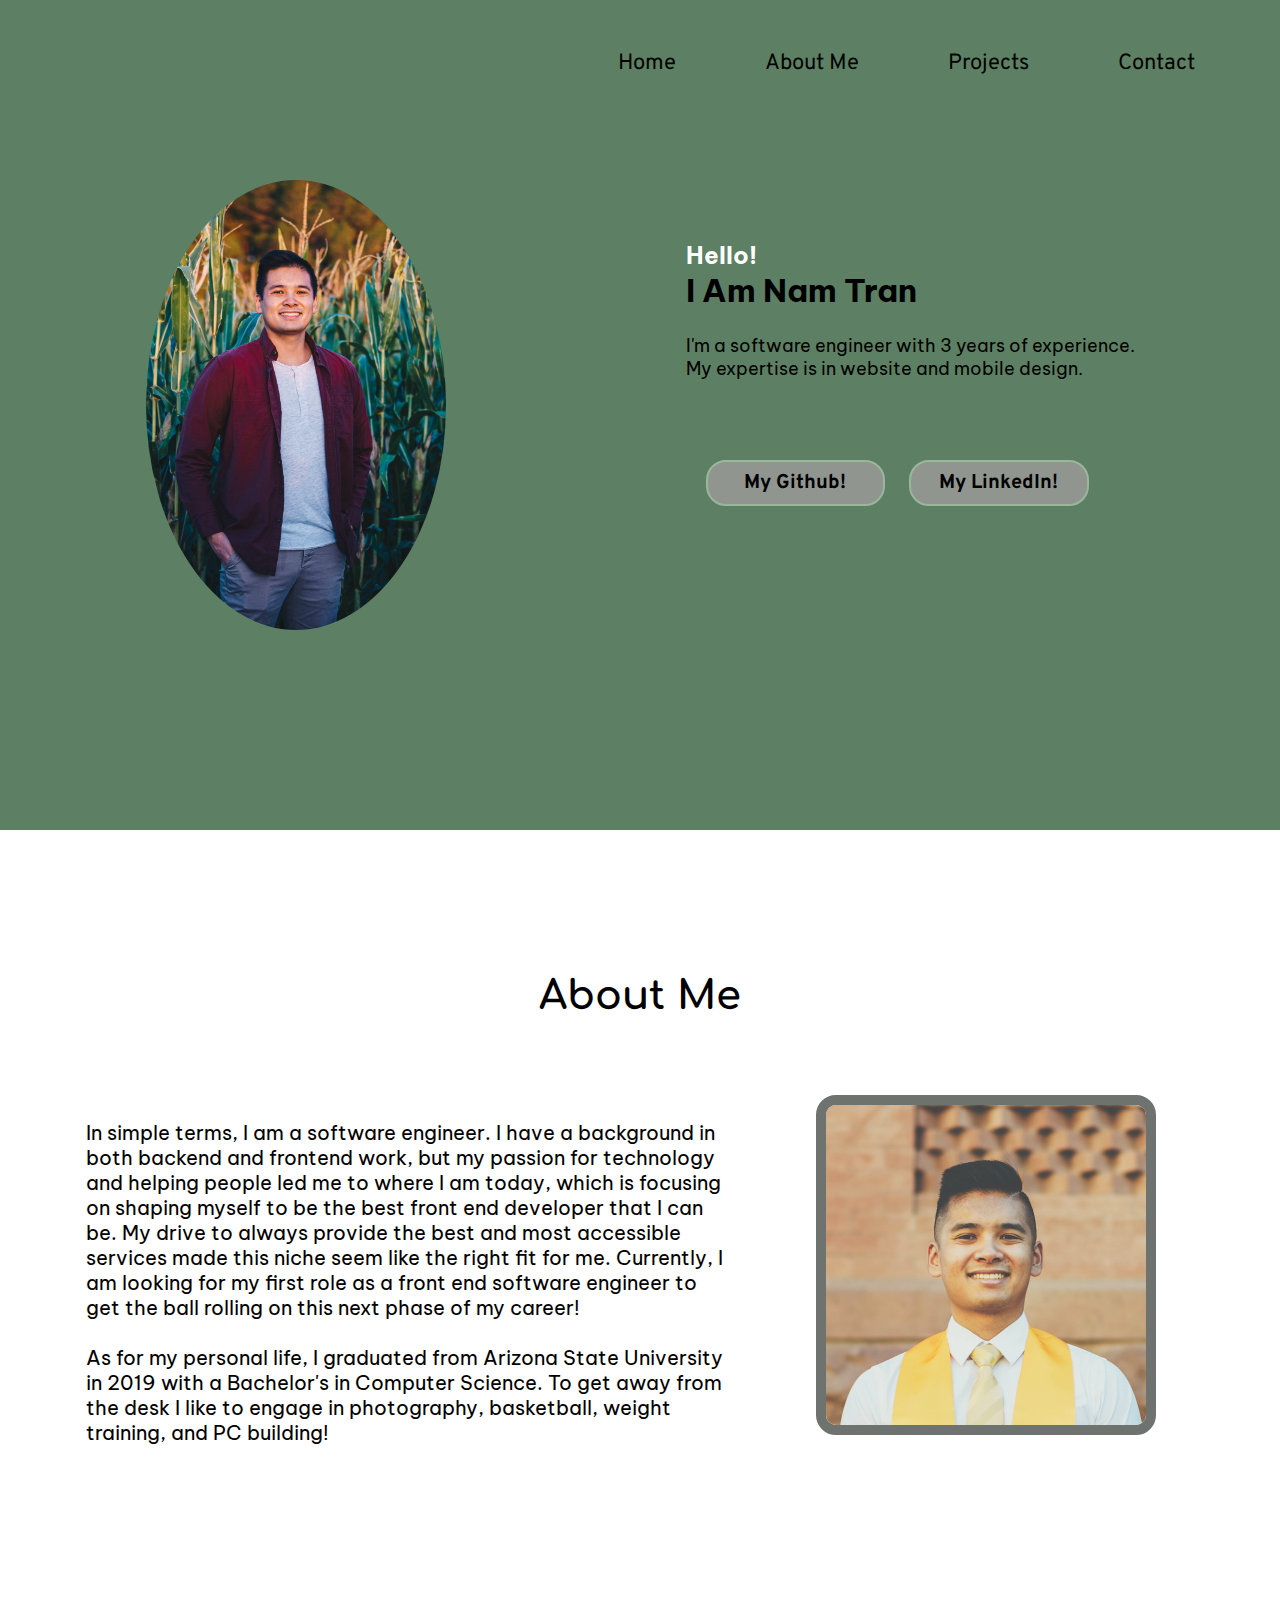
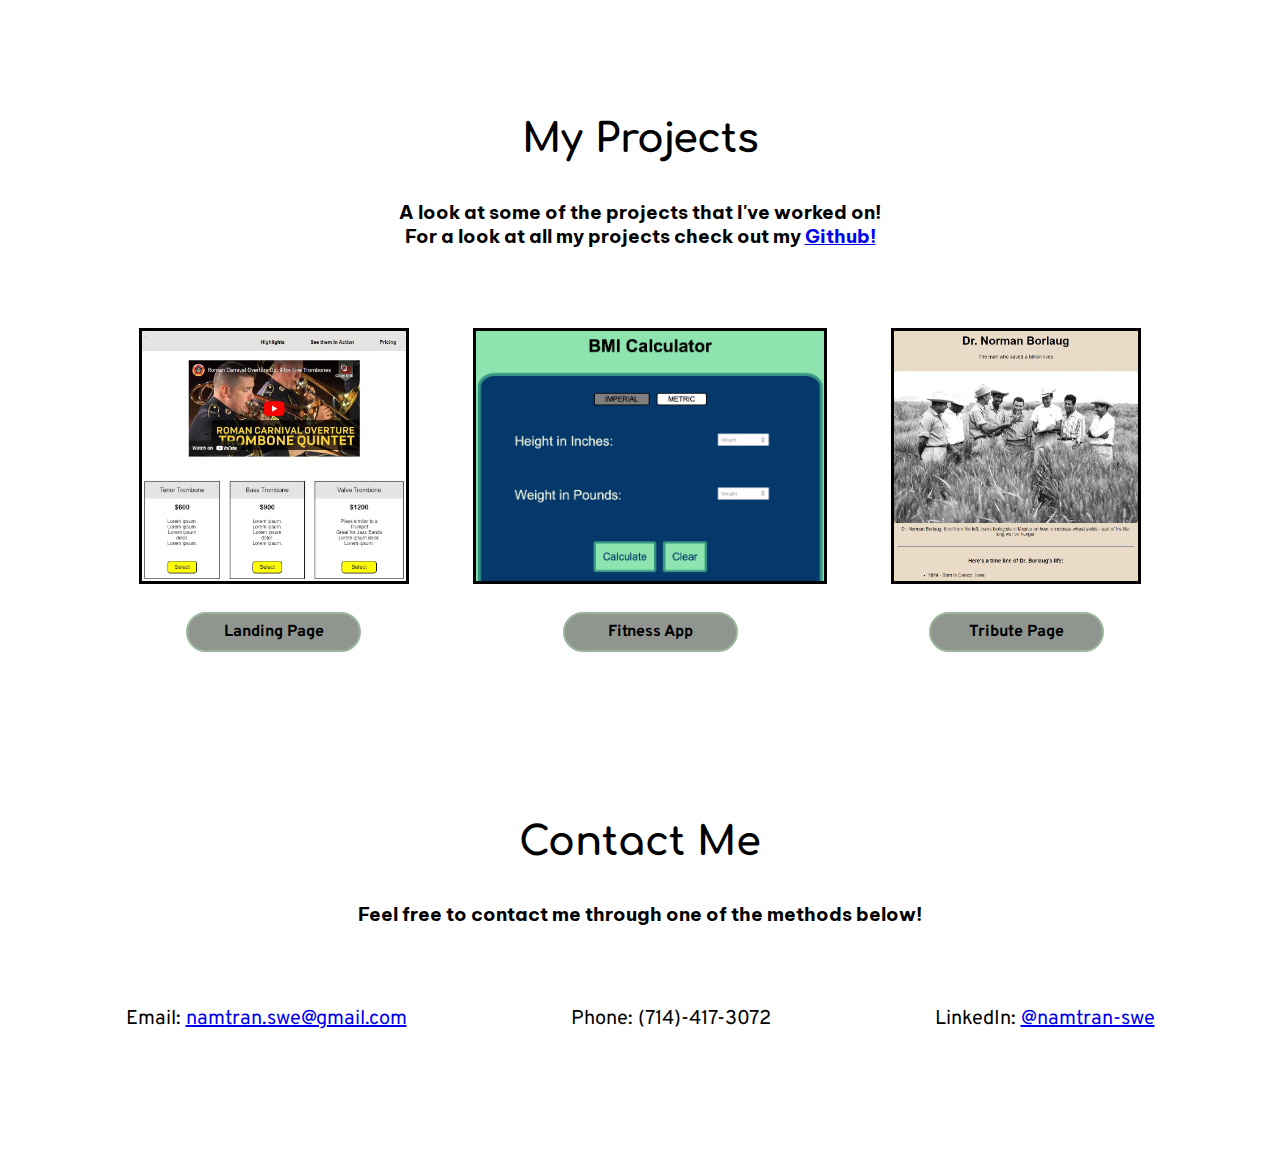
==== index.html @ a23b4c24 "revised some CSS sizings" ====
<!DOCTYPE html>
<html lang="en">
  <head>
    <meta charset="UTF-8">
    <meta name="viewport" content="width=device-width, initial-scale=1.0, maximum-scale=1.0">
    <title>Nam's Personal Portfolio</title>
    <link rel="stylesheet" href="styles.css">
  </head>
  <body>
    <script src="/script.js" async defer></script>
    <header>
      <navbar id="navbar" class="navbar">
        <a href="#home"><p class="section-link overpass">Home</p></a>
        <a href="#aboutme"><p class="section-link overpass">About Me</p></a>
        <a href="#projects"><p class="section-link overpass">Projects</p></a>
        <a href="#contact"><p class="section-link overpass">Contact</p></a>
      </navbar>
    <main>
        <div class="wrapper">
          <section id="home" class="top-pad-80">
            <div class="flex-parent">
              <img id="profile-pic" src="assets/DSC00058.jpg" />
              <div id="welcome-section" class="vietnam-pro">
                <h2>Hello!</h2>
                <h1>I Am Nam Tran</h1>
                <p>I'm a software engineer with 3 years of experience.<br> 
                My expertise is in website and mobile design.</p>
                <form action="https://github.com/namtran-swe" target="_blank">
                  <button id="github-btn" class="ext-link overpass">My Github!</button>
                </form>
                <form action="https://www.linkedin.com/in/namtran-swe/" target="_blank">
                  <button id="linkedin-btn" class="ext-link overpass">My LinkedIn!</button>
                </form>
              </div>
            </div>
          </section>

          <section id="aboutme" class="top-pad-80">
            <h1 class="section-header">About Me</h1>
            <div class="flex-parent">
              <div id="aboutme-bio" class="vietnam-pro"></div>
              <img id="headshot" src="assets/DSC07850.jpg" />
            </div>
          </section>
          
          <section id="projects" class="top-pad-80">
            <h1 class="section-header">My Projects</h1>
            <h3 class="center-text vietnam-pro">A look at some of the projects that I've worked on!<br>For a look at all my projects check out my <a href="https://github.com/namtran-swe" target="_blank">Github!</a></h3>
            <div class="flex-parent">
              <div class="project-tile">
                <form action="https://www.freecodecamp.org/learn/2022/responsive-web-design/build-a-product-landing-page-project/build-a-product-landing-page" target="_blank">
                  <a href="https://www.freecodecamp.org/learn/2022/responsive-web-design/build-a-product-landing-page-project/build-a-product-landing-page" target="_blank""><img src="assets/productLandingPage.JPG" class="project-pic"/></a>
                  <button class="ext-link overpass">Landing Page</button>
                </form>
              </div>
              <div class="project-tile">
                <form action="https://github.com/namtran-swe/fitness-app" target="_blank">
                  <a href="https://github.com/namtran-swe/fitness-app" target="_blank"><img src="assets/fitnessApp.JPG" class="project-pic"/></a>
                  <button class="ext-link overpass">Fitness App</button>
                </form>
              </div>
              <div class="project-tile">
                <form action="https://www.freecodecamp.org/learn/2022/responsive-web-design/build-a-tribute-page-project/build-a-tribute-page" target="_blank">
                  <a href="https://www.freecodecamp.org/learn/2022/responsive-web-design/build-a-tribute-page-project/build-a-tribute-page" target="_blank"><img src="assets/tributePage.JPG" class="project-pic"/></a>
                  <button class="ext-link overpass">Tribute Page</button>
                </form>
              </div>
            </div>
          </section>

          <section id="contact" class="top-pad-80">
            <h1 class="section-header">Contact Me</h1>
            <h3 class="center-text vietnam-pro">Feel free to contact me through one of the methods below!</h3>
            <div class="contact-wrapper">
              <div id="email" class="overpass">
                Email: <a href=mailto:"namtran.swe@gmail.com">namtran.swe@gmail.com</a>
              </div>
              <div id="phone" class="overpass">
                Phone: (714)-417-3072
              </div>
              <div id="linkedin" class="overpass">
                LinkedIn: <a href="https://www.linkedin.com/in/namtran-swe/" target="_blank">@namtran-swe</a>
              </div>
            </div>
          </section>
        </div>
        <a id="profile-link" target="_blank"></a>
    </main>
  </body>
</html>
---- styles.css ----
@import url(https://fonts.googleapis.com/css?family=Overpass:100,200,300,regular,500,600,700,800,900,100italic,200italic,300italic,italic,500italic,600italic,700italic,800italic,900italic);

@import url(https://fonts.googleapis.com/css?family=Be+Vietnam+Pro:100,100italic,200,200italic,300,300italic,regular,italic,500,500italic,600,600italic,700,700italic,800,800italic,900,900italic);

@import url(https://fonts.googleapis.com/css?family=Comfortaa:300,regular,500,600,700);

:root {
  --reseda-green: #5D8064;
  --cambridge-blue: #9AB69B;
  --battleship-gray: #909590;
  --dim-gray: #6E7370;
  --ebony: #4E5652;
}

* {
    padding: 0;
    margin: 0;
}

.center-text {
  margin: 0 auto;
  text-align: center;
}

.overpass {
  font-family: Overpass;
}

.vietnam-pro {
  font-family: Be Vietnam Pro;
}

.comfortaa {
  font-family: Comfortaa;
}

.top-pad-80 {
  padding-top: 80px;
}

#navbar {
  position: fixed;
  display: block;
  top: 0;
  right: 0;
  width: 100%;
  height: 50px;
  z-index: 1;
  text-align: right;
  padding: 50px 0 0;
  background-color: var(--reseda-green);
}

#navbar a {
  text-decoration: none;
  padding-right: 85px;
}

.section-link {
  display: inline;
  font-size: 22px;
  color: black;
  margin-top: 200px;
}

.section-link:hover {
  color: white;
}

body {
  position: relative;
  display: block;
  min-width: 510px;
  overflow-x: hidden;
}

.wrapper {
    position: relative;
    display: block;
}

#home {
  position: relative;
  background-color: var(--reseda-green);
  height: 750px;
}

#profile-pic {
    border-radius: 50%;
    width: 300px;
    height: 450px;
    object-fit: cover;
    margin: 100px 120px 50px 100px;
}

#welcome-section {
  margin: 160px 100px 50px 120px;
}

#welcome-section h2:first-of-type {
  color: white;
}

#welcome-section h1:first-of-type {
  margin-bottom: 1.5rem;
}

#welcome-section p {
  font-size: 18px;
  margin-bottom: 5rem;
  min-width: 445px;
}

#welcome-section form {
  display: inline;
  margin-left: 20px;
}

.ext-link {
  border-radius: 20px;
  width: 40%;
  font-size: 20px;
  padding: 8px 5px;
  background-color: var(--battleship-gray);
  border: solid 2px var(--cambridge-blue);
  font-weight: bold;
}

.ext-link:hover {
  background-color: var(--dim-gray);
  color: white;
}

.section-header {
  font-family: Comfortaa;
  font-size: 40px;
  text-align: center;
  padding: 0 auto;
  margin: 5% auto 3%;
}

.flex-parent {
  display: flex;
  justify-content: center;
}

#aboutme {
  position: relative;
  display: block;
}

#aboutme-bio {
  position: relative;
  margin: 5% 2% 10%;
  max-width: 50%;
  font-size: 20px;
  overflow: hidden;
}

#headshot {
  position: relative;
  margin: 3% 5%;
  width: 320px;
  min-width: 320px;
  height: 320px;
  border: solid 10px var(--dim-gray);
  border-radius: 20px;
}

#projects {
  position: relative;
  display: block;
}

.project-tile {
  margin: 5rem 2rem 0 2rem;
}

.project-tile img {
  border: solid 3px black;
}

.project-tile button {
  display: block;
  margin: 1.5rem auto;
  font-size: 16px;
  width: 175px;
}

.project-pic {
  height: 250px;
}

#contact {
  position: relative;
}

.contact-wrapper {
  width: 100%;
  text-align: center;
}

.contact-wrapper div {
  display: inline-block;
  margin: 5rem 5rem 8rem;
  font-size: 20px;
}

@media screen and (max-width: 1120px) {
  .flex-parent {
    flex-direction: column;
    align-items: center;
  }

  #home {
    height: 950px;
  }

  #welcome-section {
    margin: 25px 100px;
  }

  #aboutme-bio {
    margin: 5% 2% 5%
  }
}

@media all and (max-width: 665px) {
  #navbar {
    height: 30px;
    padding: 25px 0 10px;
  }

  #navbar a {
    padding-right: 25px;
  }

  #aboutme-bio {
    font-size: 18px;    
    max-width: 75%;
  }
}
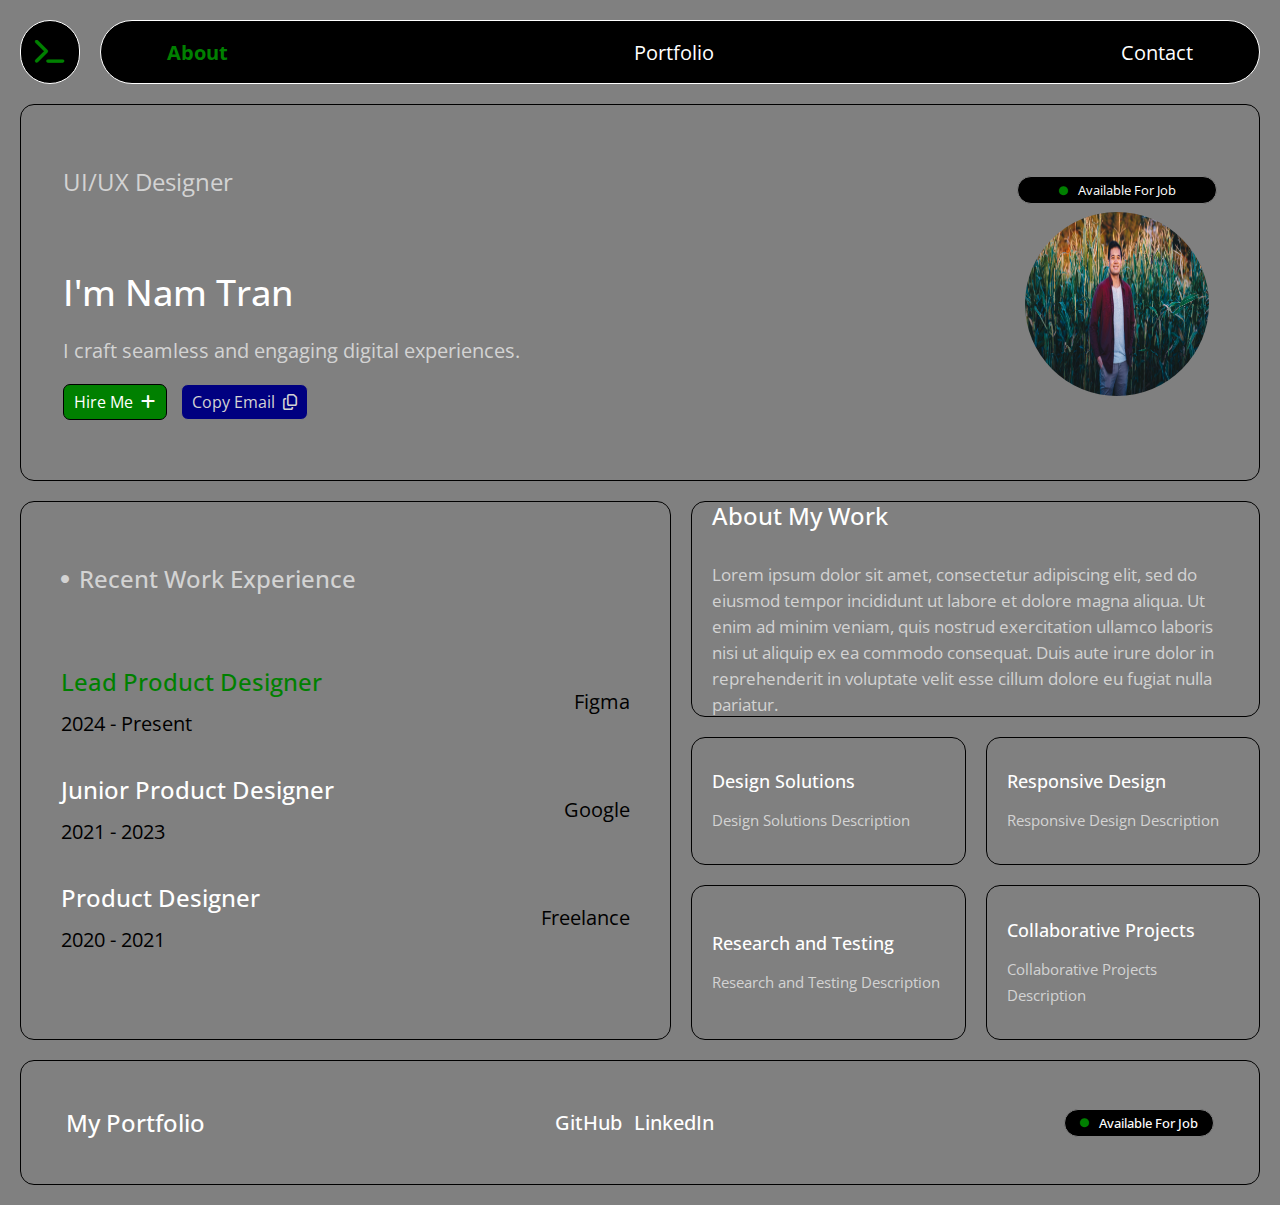
==== commit 1c129195: "basline version 2.0 changes" ====
--- a/index.html
+++ b/index.html
@@ -1,90 +1,117 @@
 <!DOCTYPE html>
 <html lang="en">
-  <head>
+<head>
     <meta charset="UTF-8">
-    <meta name="viewport" content="width=device-width, initial-scale=1.0, maximum-scale=1.0">
-    <title>Nam's Personal Portfolio</title>
+    <meta name="viewport" content="width=device-width, initial-scale=1.0">
+    <link rel="stylesheet" href="https://cdnjs.cloudflare.com/ajax/libs/font-awesome/6.5.2/css/all.min.css">
     <link rel="stylesheet" href="styles.css">
-  </head>
-  <body>
-    <script src="/script.js" async defer></script>
-    <header>
-      <navbar id="navbar" class="navbar">
-        <a href="#home"><p class="section-link overpass">Home</p></a>
-        <a href="#aboutme"><p class="section-link overpass">About Me</p></a>
-        <a href="#projects"><p class="section-link overpass">Projects</p></a>
-        <a href="#contact"><p class="section-link overpass">Contact</p></a>
-      </navbar>
-    <main>
-        <div class="wrapper">
-          <section id="home" class="top-pad-80">
-            <div class="flex-parent">
-              <img id="profile-pic" src="assets/DSC00058.jpg" />
-              <div id="welcome-section" class="vietnam-pro">
-                <h2>Hello!</h2>
-                <h1>I Am Nam Tran</h1>
-                <p>I'm a software engineer with 3 years of experience.<br> 
-                My expertise is in website and mobile design.</p>
-                <form action="https://github.com/namtran-swe" target="_blank">
-                  <button id="github-btn" class="ext-link overpass">My Github!</button>
-                </form>
-                <form action="https://www.linkedin.com/in/namtran-swe/" target="_blank">
-                  <button id="linkedin-btn" class="ext-link overpass">My LinkedIn!</button>
-                </form>
-              </div>
+    <title>Nam Tran Portfolio</title>
+</head>
+
+<body>
+
+    <nav>
+        <div class="logo">
+            <i class="fa-solid fa-terminal"></i>
+        </div>
+        <div class="links">
+            <a href="#" class="active">About</a>
+            <a href="#">Portfolio</a>
+            <a href="#">Contact</a>
+        </div>
+    </nav>
+
+    <div class="about">
+        <div class="left">
+            <h3>UI/UX Designer</h3>
+            <div class="info">
+                <h2>I'm Nam Tran</h2>
+                <p>I craft seamless and engaging digital experiences.</p>
+                <div class="buttons">
+                    <button class="hire">
+                        Hire Me <i class="fa-solid fa-plus"></i>
+                    </button>
+                    <button class="email">
+                        Copy Email <i class="fa-regular fa-copy"></i>
+                    </button>
+                </div>
             </div>
-          </section>
+        </div>
+        <div class="right">
+            <a href="#" class="online">
+                <i class="fa-solid fa-circle"></i>
+                Available For Job
+            </a>
+            <img src="assets/DSC00058.jpg" alt="profile picture">
+        </div>
+    </div>
 
-          <section id="aboutme" class="top-pad-80">
-            <h1 class="section-header">About Me</h1>
-            <div class="flex-parent">
-              <div id="aboutme-bio" class="vietnam-pro"></div>
-              <img id="headshot" src="assets/DSC07850.jpg" />
+    <div class="works">
+        <div class="left">
+            <h3><i class="fa-solid fa-circle"></i>
+            Recent Work Experience</h3>
+            <div class="works-list">
+                <div class="item">
+                    <div class="work-info">
+                        <h5 class="active">Lead Product Designer</h5>
+                        <p>2024 - Present</p>
+                    </div>
+                    <p>Figma</p>
+                </div>
+                <div class="item">
+                    <div class="work-info">
+                        <h5>Junior Product Designer</h5>
+                        <p>2021 - 2023</p>
+                    </div>
+                    <p>Google</p>
+                </div>
+                <div class="item">
+                    <div class="work-info">
+                        <h5>Product Designer</h5>
+                        <p>2020 - 2021</p>
+                    </div>
+                    <p>Freelance</p>
+                </div>
             </div>
-          </section>
-          
-          <section id="projects" class="top-pad-80">
-            <h1 class="section-header">My Projects</h1>
-            <h3 class="center-text vietnam-pro">A look at some of the projects that I've worked on!<br>For a look at all my projects check out my <a href="https://github.com/namtran-swe" target="_blank">Github!</a></h3>
-            <div class="flex-parent">
-              <div class="project-tile">
-                <form action="https://www.freecodecamp.org/learn/2022/responsive-web-design/build-a-product-landing-page-project/build-a-product-landing-page" target="_blank">
-                  <a href="https://www.freecodecamp.org/learn/2022/responsive-web-design/build-a-product-landing-page-project/build-a-product-landing-page" target="_blank""><img src="assets/productLandingPage.JPG" class="project-pic"/></a>
-                  <button class="ext-link overpass">Landing Page</button>
-                </form>
-              </div>
-              <div class="project-tile">
-                <form action="https://github.com/namtran-swe/fitness-app" target="_blank">
-                  <a href="https://github.com/namtran-swe/fitness-app" target="_blank"><img src="assets/fitnessApp.JPG" class="project-pic"/></a>
-                  <button class="ext-link overpass">Fitness App</button>
-                </form>
-              </div>
-              <div class="project-tile">
-                <form action="https://www.freecodecamp.org/learn/2022/responsive-web-design/build-a-tribute-page-project/build-a-tribute-page" target="_blank">
-                  <a href="https://www.freecodecamp.org/learn/2022/responsive-web-design/build-a-tribute-page-project/build-a-tribute-page" target="_blank"><img src="assets/tributePage.JPG" class="project-pic"/></a>
-                  <button class="ext-link overpass">Tribute Page</button>
-                </form>
-              </div>
+        </div>
+        <div class="right">
+            <div class="item">
+                <a href="#">About My Work</a>
+                <p>
+                    Lorem ipsum dolor sit amet, consectetur adipiscing elit, sed do eiusmod tempor incididunt ut labore et dolore magna aliqua. Ut enim ad minim veniam, quis nostrud exercitation ullamco laboris nisi ut aliquip ex ea commodo consequat. Duis aute irure dolor in reprehenderit in voluptate velit esse cillum dolore eu fugiat nulla pariatur.
+                </p>
             </div>
-          </section>
+            <div class="item">
+                <a href="#">Design Solutions</a>
+                <p>Design Solutions Description</p>
+            </div>
+            <div class="item">
+                <a href="#">Responsive Design</a>
+                <p>Responsive Design Description</p>
+            </div>
+            <div class="item">
+                <a href="#">Research and Testing</a>
+                <p>Research and Testing Description</p>
+            </div>
+            <div class="item">
+                <a href="#">Collaborative Projects</a>
+                <p>Collaborative Projects Description</p>
+            </div>
+        </div>
+    </div>
 
-          <section id="contact" class="top-pad-80">
-            <h1 class="section-header">Contact Me</h1>
-            <h3 class="center-text vietnam-pro">Feel free to contact me through one of the methods below!</h3>
-            <div class="contact-wrapper">
-              <div id="email" class="overpass">
-                Email: <a href=mailto:"namtran.swe@gmail.com">namtran.swe@gmail.com</a>
-              </div>
-              <div id="phone" class="overpass">
-                Phone: (714)-417-3072
-              </div>
-              <div id="linkedin" class="overpass">
-                LinkedIn: <a href="https://www.linkedin.com/in/namtran-swe/" target="_blank">@namtran-swe</a>
-              </div>
-            </div>
-          </section>
+    <footer>
+        <a href="#">My Portfolio</a>
+        <div class="socials">
+            <a href="#">GitHub</a>
+            <a href="#">LinkedIn</a>
         </div>
-        <a id="profile-link" target="_blank"></a>
-    </main>
-  </body>
-</html>+        <a href="#" class="online">
+            <i class="fa-solid fa-circle"></i>
+            Available For Job
+        </a>
+    </footer>
+
+    <script src="script.js"></script>
+</body>
+</html>
--- a/styles.css
+++ b/styles.css
@@ -1,242 +1,404 @@
-@import url(https://fonts.googleapis.com/css?family=Overpass:100,200,300,regular,500,600,700,800,900,100italic,200italic,300italic,italic,500italic,600italic,700italic,800italic,900italic);
-
-@import url(https://fonts.googleapis.com/css?family=Be+Vietnam+Pro:100,100italic,200,200italic,300,300italic,regular,italic,500,500italic,600,600italic,700,700italic,800,800italic,900,900italic);
-
-@import url(https://fonts.googleapis.com/css?family=Comfortaa:300,regular,500,600,700);
-
-:root {
-  --reseda-green: #5D8064;
-  --cambridge-blue: #9AB69B;
-  --battleship-gray: #909590;
-  --dim-gray: #6E7370;
-  --ebony: #4E5652;
-}
+@import url('https://fonts.googleapis.com/css2?family=Open+Sans:ital,wght@0,300..800;1,300..800&display=swap');
+
 
 * {
+    margin: 0;
     padding: 0;
-    margin: 0;
-}
-
-.center-text {
-  margin: 0 auto;
-  text-align: center;
-}
-
-.overpass {
-  font-family: Overpass;
-}
-
-.vietnam-pro {
-  font-family: Be Vietnam Pro;
-}
-
-.comfortaa {
-  font-family: Comfortaa;
-}
-
-.top-pad-80 {
-  padding-top: 80px;
-}
-
-#navbar {
-  position: fixed;
-  display: block;
-  top: 0;
-  right: 0;
-  width: 100%;
-  height: 50px;
-  z-index: 1;
-  text-align: right;
-  padding: 50px 0 0;
-  background-color: var(--reseda-green);
-}
-
-#navbar a {
-  text-decoration: none;
-  padding-right: 85px;
-}
-
-.section-link {
-  display: inline;
-  font-size: 22px;
-  color: black;
-  margin-top: 200px;
-}
-
-.section-link:hover {
-  color: white;
+    box-sizing: border-box;
+    font-family: "Open Sans", sans-serif;
+}
+
+a {
+    text-decoration: none;
+    color: #fff;
+    transition: all 0.3s ease;
+}
+
+a:hover {
+    color: green;
 }
 
 body {
-  position: relative;
-  display: block;
-  min-width: 510px;
-  overflow-x: hidden;
-}
-
-.wrapper {
-    position: relative;
-    display: block;
-}
-
-#home {
-  position: relative;
-  background-color: var(--reseda-green);
-  height: 750px;
-}
-
-#profile-pic {
+    background: gray;
+    padding: 20px;
+    animation: fadeInAnimation ease 2s;
+}
+
+nav {
+    display: flex;
+    gap: 20px;
+}
+
+nav .logo {
+    height: 64px;
+    width: 64px;
+    background: black;
+    border: 1px solid #fff;
+    border-radius: 48px;
+    display: flex;
+    align-items: center;
+    justify-content: center;
+}
+
+nav .logo {
+    font-size: 26px;
+    color: green;
+}
+
+nav .links {
+    height: 64px;
+    display: flex;
+    align-items: center;
+    justify-content: space-between;
+    width: 100%;
+    padding: 0 66px;
+    background: black;
+    border: 1px solid #fff;
+    border-radius: 48px;
+}
+
+nav .links a {
+    font-size: 20px;
+}
+
+nav .links a.active {
+    font-weight: bold;
+    color: green;
+}
+
+.about {
+    display: flex;
+    align-items: center;
+    justify-content: space-between;
+    padding: 60px 42px;
+    background: gray;
+    border: 1px solid black;
+    border-radius: 14px;
+    margin-top: 20px;
+}
+
+.about .left h3 {
+    color: lightgray;
+    font-size: 24px;
+    font-weight: 400;
+}
+
+.about .left .info {
+    margin-top: 70px;
+    display: flex;
+    flex-direction: column;
+    gap: 20px;
+}
+
+.about .left .info h2 {
+    font-size: 36px;
+    color: #fff;
+    font-weight: 500;
+}
+
+.about .left .info p {
+    font-size: 20px;
+    color: lightgray;
+}
+
+.about .left .info .buttons {
+    display: flex;
+    gap: 14px;
+}
+
+.about .left .info .buttons button {
+    font-size: 16px;
+    padding: 6px 10px;
+    border-radius: 7px;
+    display: flex;
+    align-items: center;
+    gap: 8px;
+    cursor: pointer;
+    transition: all 0.3s ease;
+}
+
+.about .left .info .buttons button.hire {
+    color: #fff;
+    background: green;
+    border: 1px solid black;
+}
+
+.about .left .info .buttons button.hire:hover {
+    background: darkgreen;
+}
+
+.about .left .info .buttons button.email {
+    color: lightgrey;
+    border: 1px solid gray;
+    background: navy;
+}
+
+.about .left .info .buttons button.email:hover {
+    background: black;
+}
+
+.about .right a.online, footer a.online {
+    display: flex;
+    align-items: center;
+    justify-content: center;
+    gap: 10px;
+    background: black;
+    border: 1px solid gray;
+    padding: 4px 15px;
+    border-radius: 14px;
+    font-size: 13px;
+}
+
+.about .right a.online i, footer a.online i {
+    color: green;
+    font-size: 9px;
+}
+
+.about .right img {
+    width: 200px;
+    height: 200px;
     border-radius: 50%;
-    width: 300px;
-    height: 450px;
-    object-fit: cover;
-    margin: 100px 120px 50px 100px;
-}
-
-#welcome-section {
-  margin: 160px 100px 50px 120px;
-}
-
-#welcome-section h2:first-of-type {
-  color: white;
-}
-
-#welcome-section h1:first-of-type {
-  margin-bottom: 1.5rem;
-}
-
-#welcome-section p {
-  font-size: 18px;
-  margin-bottom: 5rem;
-  min-width: 445px;
-}
-
-#welcome-section form {
-  display: inline;
-  margin-left: 20px;
-}
-
-.ext-link {
-  border-radius: 20px;
-  width: 40%;
-  font-size: 20px;
-  padding: 8px 5px;
-  background-color: var(--battleship-gray);
-  border: solid 2px var(--cambridge-blue);
-  font-weight: bold;
-}
-
-.ext-link:hover {
-  background-color: var(--dim-gray);
-  color: white;
-}
-
-.section-header {
-  font-family: Comfortaa;
-  font-size: 40px;
-  text-align: center;
-  padding: 0 auto;
-  margin: 5% auto 3%;
-}
-
-.flex-parent {
-  display: flex;
-  justify-content: center;
-}
-
-#aboutme {
-  position: relative;
-  display: block;
-}
-
-#aboutme-bio {
-  position: relative;
-  margin: 5% 2% 10%;
-  max-width: 50%;
-  font-size: 20px;
-  overflow: hidden;
-}
-
-#headshot {
-  position: relative;
-  margin: 3% 5%;
-  width: 320px;
-  min-width: 320px;
-  height: 320px;
-  border: solid 10px var(--dim-gray);
-  border-radius: 20px;
-}
-
-#projects {
-  position: relative;
-  display: block;
-}
-
-.project-tile {
-  margin: 5rem 2rem 0 2rem;
-}
-
-.project-tile img {
-  border: solid 3px black;
-}
-
-.project-tile button {
-  display: block;
-  margin: 1.5rem auto;
-  font-size: 16px;
-  width: 175px;
-}
-
-.project-pic {
-  height: 250px;
-}
-
-#contact {
-  position: relative;
-}
-
-.contact-wrapper {
-  width: 100%;
-  text-align: center;
-}
-
-.contact-wrapper div {
-  display: inline-block;
-  margin: 5rem 5rem 8rem;
-  font-size: 20px;
-}
-
-@media screen and (max-width: 1120px) {
-  .flex-parent {
+    border: 8px solid gray;
+    object-fit: 70px;
+}
+
+.works {
+    display: flex;
+    gap: 20px;
+    margin-top: 20px;
+}
+
+.works .left {
+    flex: 1;
+    background: gray;
+    padding: 60px 40px;
+    border-radius: 14px;
+    border: 1px solid black;
+}
+
+.works .left h3 {
+    color: lightgray;
+    font-weight: 500;
+    display: flex;
+    align-items: center;
+    gap: 10px;
+    font-size: 24px;
+}
+
+.works .left h3 i {
+    font-size: 8px;
+}
+
+.works .left .works-list {
+    margin-top: 70px;
+    display: flex;
     flex-direction: column;
-    align-items: center;
-  }
-
-  #home {
-    height: 950px;
-  }
-
-  #welcome-section {
-    margin: 25px 100px;
-  }
-
-  #aboutme-bio {
-    margin: 5% 2% 5%
-  }
-}
-
-@media all and (max-width: 665px) {
-  #navbar {
-    height: 30px;
-    padding: 25px 0 10px;
-  }
-
-  #navbar a {
-    padding-right: 25px;
-  }
-
-  #aboutme-bio {
-    font-size: 18px;    
-    max-width: 75%;
-  }
-}+    gap: 36px;
+}
+
+.works .left .works-list .item {
+    display: flex;
+    align-items: center;
+    justify-content: space-between;
+}
+
+.works .left .works-list .item .work-info h5 {
+    color: #fff;
+    font-size: 24px;
+    font-weight: 500;
+}
+
+.works .left .works-list .item .work-info h5.active {
+    color: green;
+}
+
+.works .left .works-list .item .work-info p {
+    margin-top: 12px;
+    color: black;
+    font-size: 20px;
+}
+
+.works .left .works-list .item > p {
+    font-size: 20px;
+    color: black;
+}
+
+.works .right {
+    flex: 1;
+    display: grid;
+    grid-template-columns: 1fr 1fr;
+    grid-template-rows: 40% auto;
+    gap: 20px;
+}
+
+.works .right .item:first-child {
+    grid-column: span 2;
+}
+
+.works .right .item {
+    display: flex;
+    flex-direction: column;
+    justify-content: center;
+    gap: 30px;
+    padding: 20px;
+    background: gray;
+    border: 1px solid black;
+    border-radius: 14px;
+    cursor: pointer;
+    transition: all 0.3s ease;
+}
+
+.works .right .item:hover {
+    color: green;
+}
+
+.works .right .item a {
+    font-size: 24px;
+    font-weight: 500;
+}
+
+.works .right .item > p {
+    color: lightgray;
+    font-size: 17px;
+    line-height: 26px;
+}
+
+.works .right .item:not(:first-child) {
+    gap: 14px;
+}
+
+.works .right .item:not(:first-child) a {
+    font-size: 18px;
+}
+
+.works .right .item:not(:first-child) p {
+    font-size: 15px;
+}
+
+footer {
+    margin-top: 20px;
+    display: flex;
+    align-items: center;
+    justify-content: space-between;
+    background: gray;
+    border: 1px solid black;
+    padding: 45px;
+    border-radius: 14px;
+}
+
+footer > a {
+    font-size: 24px;
+    font-weight: 500;
+}
+
+footer .socials {
+    display: flex;
+    align-items: center;
+    gap: 12px;
+}
+
+footer .socials a {
+    font-size: 20px;
+    font-weight: 500;
+}
+
+@keyframes fadeInAnimation {
+    0% {
+        opacity: 0;
+    }
+    100% {
+        opacity: 1;
+    }
+}
+
+@media screen and (max-width: 1220px) {
+    .about {
+        padding: 60px 30px;
+    }
+
+    .works {
+        flex-direction: column;
+    }
+
+    .works .left, 
+    .works .right .item, 
+    footer {
+        padding: 40px 30px;
+    }
+
+    .works .right {
+        grid-template-rows: auto auto;
+    }
+}
+
+@media screen and (max-width: 992px) {
+    nav .links {
+        padding: 0 40px;
+    }
+
+    footer > a {
+        font-size: 20px;
+    }
+
+    footer .socials a {
+        font-size: 16px;
+    }
+}
+
+@media screen and (max-width: 768px) {
+    nav .links a {
+        font-size: 16px;
+    }
+
+    .about {
+        flex-direction: column-reverse;
+        gap: 20px;
+        padding: 30px;
+    }
+
+    .about .left .info {
+        margin-top: 30px;
+    }
+
+    .about .right img {
+        margin-top: 20px;
+    }
+
+    footer {
+        display: none;
+    }
+}
+
+@media screen and (max-width: 576px) {
+    .about .left .info h2 {
+        font-size: 30px;
+    }
+
+    .about .left .info p,
+    .works .left .works-list .item .work-info p,
+    .works .left .works-list .item > p {
+        font-size: 16px;
+    }
+
+    .about .left .info .buttons button {
+        font-size: 14px;
+    }
+
+    .works .left .works-list {
+        margin-top: 40px;
+    }
+
+    .works .left .works-list .item .work-info h5,
+    .works .right .item a {
+        font-size: 20px;
+    }
+
+    .works .right .item > p,
+    l.works .right .item:not(:first-child) a {
+        font-size: 14px;
+    }
+
+    .works .right .item:not(:first-child) p {
+        font-size: 13px;
+    }
+}
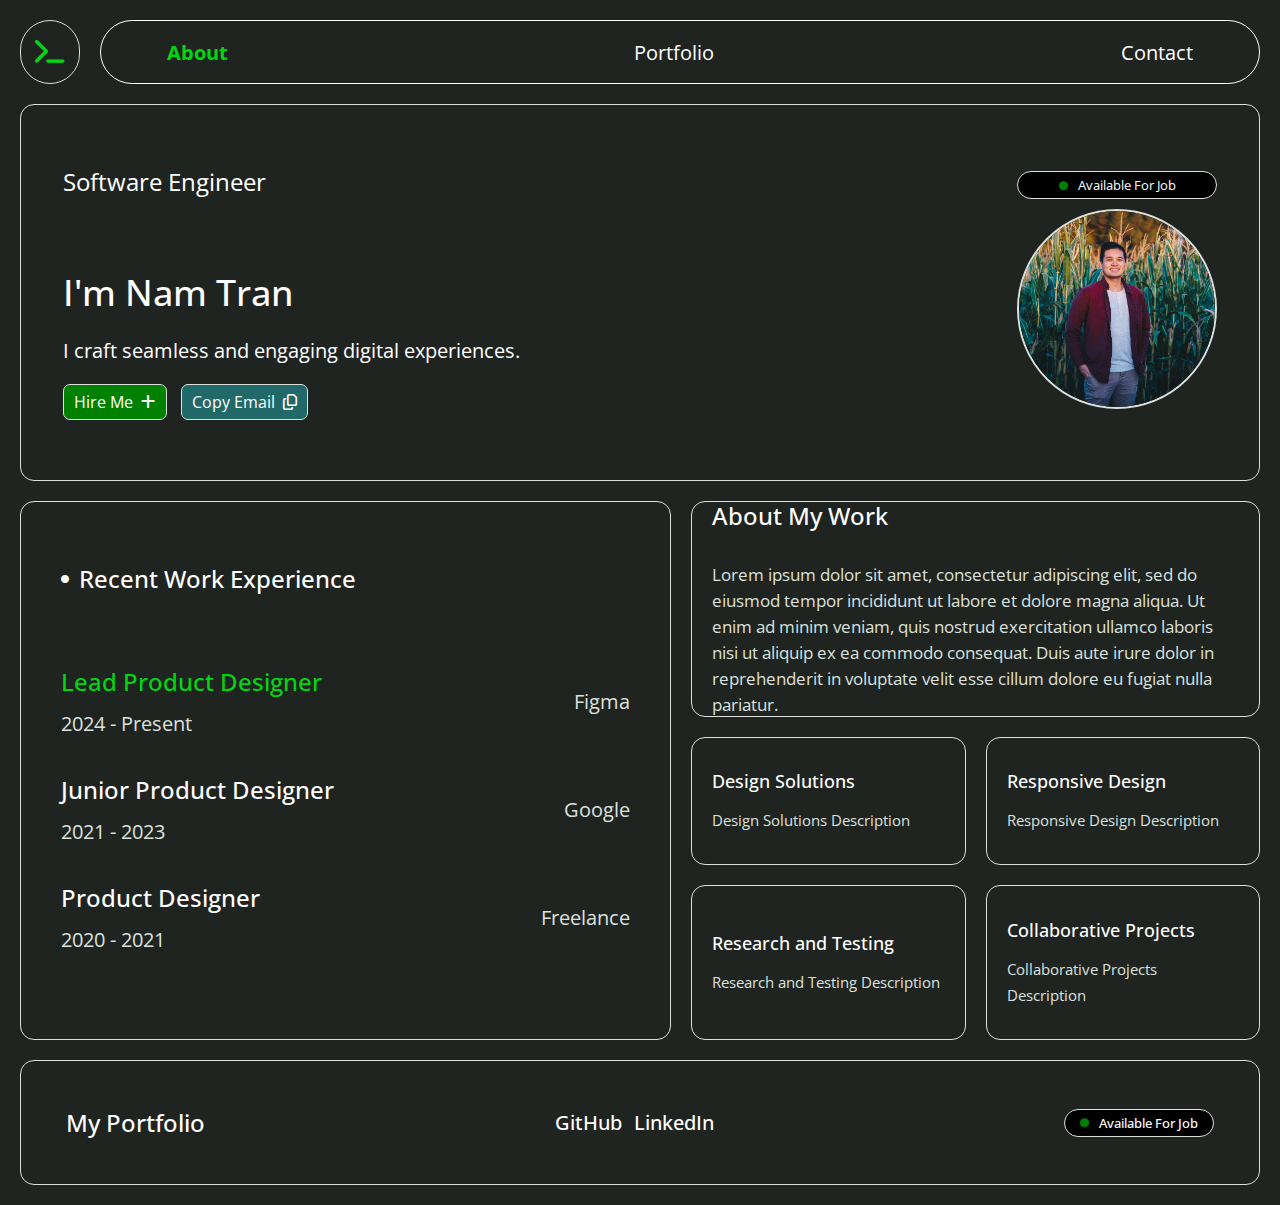
==== commit a19c30f9: "basic color palette changes" ====
--- a/index.html
+++ b/index.html
@@ -23,7 +23,7 @@
 
     <div class="about">
         <div class="left">
-            <h3>UI/UX Designer</h3>
+            <h3>Software Engineer</h3>
             <div class="info">
                 <h2>I'm Nam Tran</h2>
                 <p>I craft seamless and engaging digital experiences.</p>
--- a/styles.css
+++ b/styles.css
@@ -1,5 +1,16 @@
 @import url('https://fonts.googleapis.com/css2?family=Open+Sans:ital,wght@0,300..800;1,300..800&display=swap');
 
+
+:root {
+    --eerie-black: #1F2421;
+    --caribbean-current: #216869;
+    --tiffany-blue: #83C6C7;
+    --jungle-green: #49A078;
+    --cambridge-blue: #9CC5A1;
+    --platinum: #DCE1DE;
+
+    --lime-green: #00D712;
+}
 
 * {
     margin: 0;
@@ -15,11 +26,11 @@
 }
 
 a:hover {
-    color: green;
+    color: var(--lime-green);
 }
 
 body {
-    background: gray;
+    background: var(--eerie-black);
     padding: 20px;
     animation: fadeInAnimation ease 2s;
 }
@@ -32,8 +43,8 @@
 nav .logo {
     height: 64px;
     width: 64px;
-    background: black;
-    border: 1px solid #fff;
+    background: var(--eerie-black);
+    border: 1px solid var(--platinum);
     border-radius: 48px;
     display: flex;
     align-items: center;
@@ -42,7 +53,7 @@
 
 nav .logo {
     font-size: 26px;
-    color: green;
+    color: var(--lime-green);
 }
 
 nav .links {
@@ -52,7 +63,7 @@
     justify-content: space-between;
     width: 100%;
     padding: 0 66px;
-    background: black;
+    background: var(--eerie-black);
     border: 1px solid #fff;
     border-radius: 48px;
 }
@@ -63,7 +74,7 @@
 
 nav .links a.active {
     font-weight: bold;
-    color: green;
+    color: var(--lime-green);
 }
 
 .about {
@@ -71,14 +82,14 @@
     align-items: center;
     justify-content: space-between;
     padding: 60px 42px;
-    background: gray;
-    border: 1px solid black;
+    background: var(--eerie-black);
+    border: 1px solid var(--platinum);
     border-radius: 14px;
     margin-top: 20px;
 }
 
 .about .left h3 {
-    color: lightgray;
+    color: #fff;
     font-size: 24px;
     font-weight: 400;
 }
@@ -98,7 +109,7 @@
 
 .about .left .info p {
     font-size: 20px;
-    color: lightgray;
+    color: #fff;
 }
 
 .about .left .info .buttons {
@@ -120,21 +131,21 @@
 .about .left .info .buttons button.hire {
     color: #fff;
     background: green;
-    border: 1px solid black;
+    border: 1px solid var(--platinum);
 }
 
 .about .left .info .buttons button.hire:hover {
-    background: darkgreen;
+    background: var(--jungle-green);
 }
 
 .about .left .info .buttons button.email {
-    color: lightgrey;
-    border: 1px solid gray;
-    background: navy;
+    color: #fff;
+    border: 1px solid var(--platinum);
+    background: var(--caribbean-current);
 }
 
 .about .left .info .buttons button.email:hover {
-    background: black;
+    background: var(--tiffany-blue);
 }
 
 .about .right a.online, footer a.online {
@@ -143,7 +154,7 @@
     justify-content: center;
     gap: 10px;
     background: black;
-    border: 1px solid gray;
+    border: 1px solid var(--platinum);
     padding: 4px 15px;
     border-radius: 14px;
     font-size: 13px;
@@ -158,8 +169,9 @@
     width: 200px;
     height: 200px;
     border-radius: 50%;
-    border: 8px solid gray;
-    object-fit: 70px;
+    border: 2px solid var(--platinum);
+    object-fit: cover;
+    margin-top: 10px;
 }
 
 .works {
@@ -170,14 +182,14 @@
 
 .works .left {
     flex: 1;
-    background: gray;
+    background: var(--eerie-black);
     padding: 60px 40px;
     border-radius: 14px;
-    border: 1px solid black;
+    border: 1px solid var(--platinum);
 }
 
 .works .left h3 {
-    color: lightgray;
+    color: white;
     font-weight: 500;
     display: flex;
     align-items: center;
@@ -209,18 +221,18 @@
 }
 
 .works .left .works-list .item .work-info h5.active {
-    color: green;
+    color: var(--lime-green);
 }
 
 .works .left .works-list .item .work-info p {
     margin-top: 12px;
-    color: black;
+    color: var(--platinum);
     font-size: 20px;
 }
 
 .works .left .works-list .item > p {
     font-size: 20px;
-    color: black;
+    color: var(--platinum);
 }
 
 .works .right {
@@ -241,15 +253,15 @@
     justify-content: center;
     gap: 30px;
     padding: 20px;
-    background: gray;
-    border: 1px solid black;
+    background: var(--eerie-black);
+    border: 1px solid var(--platinum);
     border-radius: 14px;
     cursor: pointer;
     transition: all 0.3s ease;
 }
 
 .works .right .item:hover {
-    color: green;
+    color: var(--lime-green);
 }
 
 .works .right .item a {
@@ -258,7 +270,7 @@
 }
 
 .works .right .item > p {
-    color: lightgray;
+    color: var(--platinum);
     font-size: 17px;
     line-height: 26px;
 }
@@ -280,8 +292,8 @@
     display: flex;
     align-items: center;
     justify-content: space-between;
-    background: gray;
-    border: 1px solid black;
+    background: var(--eerie-black);
+    border: 1px solid var(--platinum);
     padding: 45px;
     border-radius: 14px;
 }
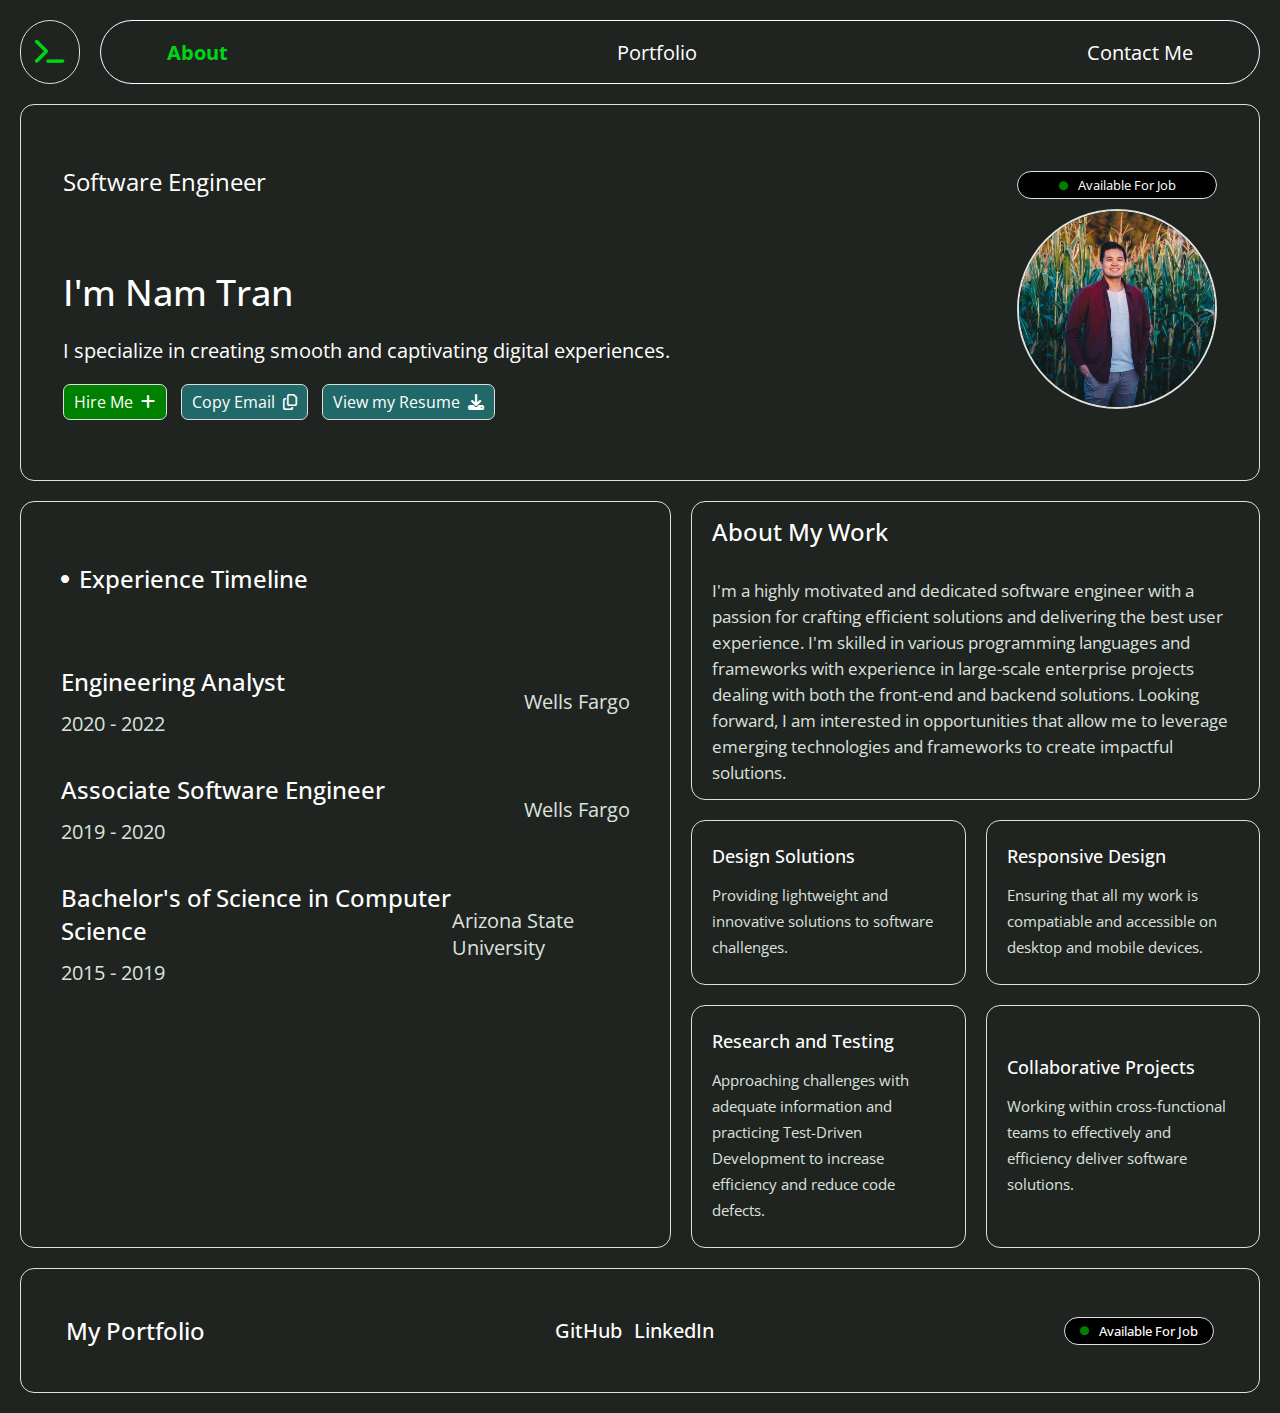
==== commit ea821df3: "completed content and added functionality to first section buttons" ====
--- a/index.html
+++ b/index.html
@@ -17,7 +17,7 @@
         <div class="links">
             <a href="#" class="active">About</a>
             <a href="#">Portfolio</a>
-            <a href="#">Contact</a>
+            <a href="#">Contact Me</a>
         </div>
     </nav>
 
@@ -26,13 +26,16 @@
             <h3>Software Engineer</h3>
             <div class="info">
                 <h2>I'm Nam Tran</h2>
-                <p>I craft seamless and engaging digital experiences.</p>
+                <p>I specialize in creating smooth and captivating digital experiences.</p>
                 <div class="buttons">
                     <button class="hire">
                         Hire Me <i class="fa-solid fa-plus"></i>
                     </button>
                     <button class="email">
                         Copy Email <i class="fa-regular fa-copy"></i>
+                    </button>
+                    <button class="resume">
+                        View my Resume <i class="fa-solid fa-download"></i>
                     </button>
                 </div>
             </div>
@@ -49,28 +52,28 @@
     <div class="works">
         <div class="left">
             <h3><i class="fa-solid fa-circle"></i>
-            Recent Work Experience</h3>
+            Experience Timeline</h3>
             <div class="works-list">
                 <div class="item">
                     <div class="work-info">
-                        <h5 class="active">Lead Product Designer</h5>
-                        <p>2024 - Present</p>
+                        <h5>Engineering Analyst</h5>
+                        <p>2020 - 2022</p>
                     </div>
-                    <p>Figma</p>
+                    <p>Wells Fargo</p>
                 </div>
                 <div class="item">
                     <div class="work-info">
-                        <h5>Junior Product Designer</h5>
-                        <p>2021 - 2023</p>
+                        <h5>Associate Software Engineer</h5>
+                        <p>2019 - 2020</p>
                     </div>
-                    <p>Google</p>
+                    <p>Wells Fargo</p>
                 </div>
                 <div class="item">
                     <div class="work-info">
-                        <h5>Product Designer</h5>
-                        <p>2020 - 2021</p>
+                        <h5>Bachelor's of Science in Computer Science</h5>
+                        <p>2015 - 2019</p>
                     </div>
-                    <p>Freelance</p>
+                    <p>Arizona State University</p>
                 </div>
             </div>
         </div>
@@ -78,24 +81,24 @@
             <div class="item">
                 <a href="#">About My Work</a>
                 <p>
-                    Lorem ipsum dolor sit amet, consectetur adipiscing elit, sed do eiusmod tempor incididunt ut labore et dolore magna aliqua. Ut enim ad minim veniam, quis nostrud exercitation ullamco laboris nisi ut aliquip ex ea commodo consequat. Duis aute irure dolor in reprehenderit in voluptate velit esse cillum dolore eu fugiat nulla pariatur.
+                    I'm a highly motivated and dedicated software engineer with a passion for crafting efficient solutions and delivering the best user experience. I'm skilled in various programming languages and frameworks with experience in large-scale enterprise projects dealing with both the front-end and backend solutions. Looking forward, I am interested in opportunities that allow me to leverage emerging technologies and frameworks to create impactful solutions.
                 </p>
             </div>
             <div class="item">
                 <a href="#">Design Solutions</a>
-                <p>Design Solutions Description</p>
+                <p>Providing lightweight and innovative solutions to software challenges.</p>
             </div>
             <div class="item">
                 <a href="#">Responsive Design</a>
-                <p>Responsive Design Description</p>
+                <p>Ensuring that all my work is compatiable and accessible on desktop and mobile devices.</p>
             </div>
             <div class="item">
                 <a href="#">Research and Testing</a>
-                <p>Research and Testing Description</p>
+                <p>Approaching challenges with adequate information and practicing Test-Driven Development to increase efficiency and reduce code defects.</p>
             </div>
             <div class="item">
                 <a href="#">Collaborative Projects</a>
-                <p>Collaborative Projects Description</p>
+                <p>Working within cross-functional teams to effectively and efficiency deliver software solutions.</p>
             </div>
         </div>
     </div>
--- a/styles.css
+++ b/styles.css
@@ -138,13 +138,15 @@
     background: var(--jungle-green);
 }
 
-.about .left .info .buttons button.email {
+.about .left .info .buttons button.email,
+.about .left .info .buttons button.resume {
     color: #fff;
     border: 1px solid var(--platinum);
     background: var(--caribbean-current);
 }
 
-.about .left .info .buttons button.email:hover {
+.about .left .info .buttons button.email:hover,
+.about .left .info .buttons button.resume:hover {
     background: var(--tiffany-blue);
 }
 
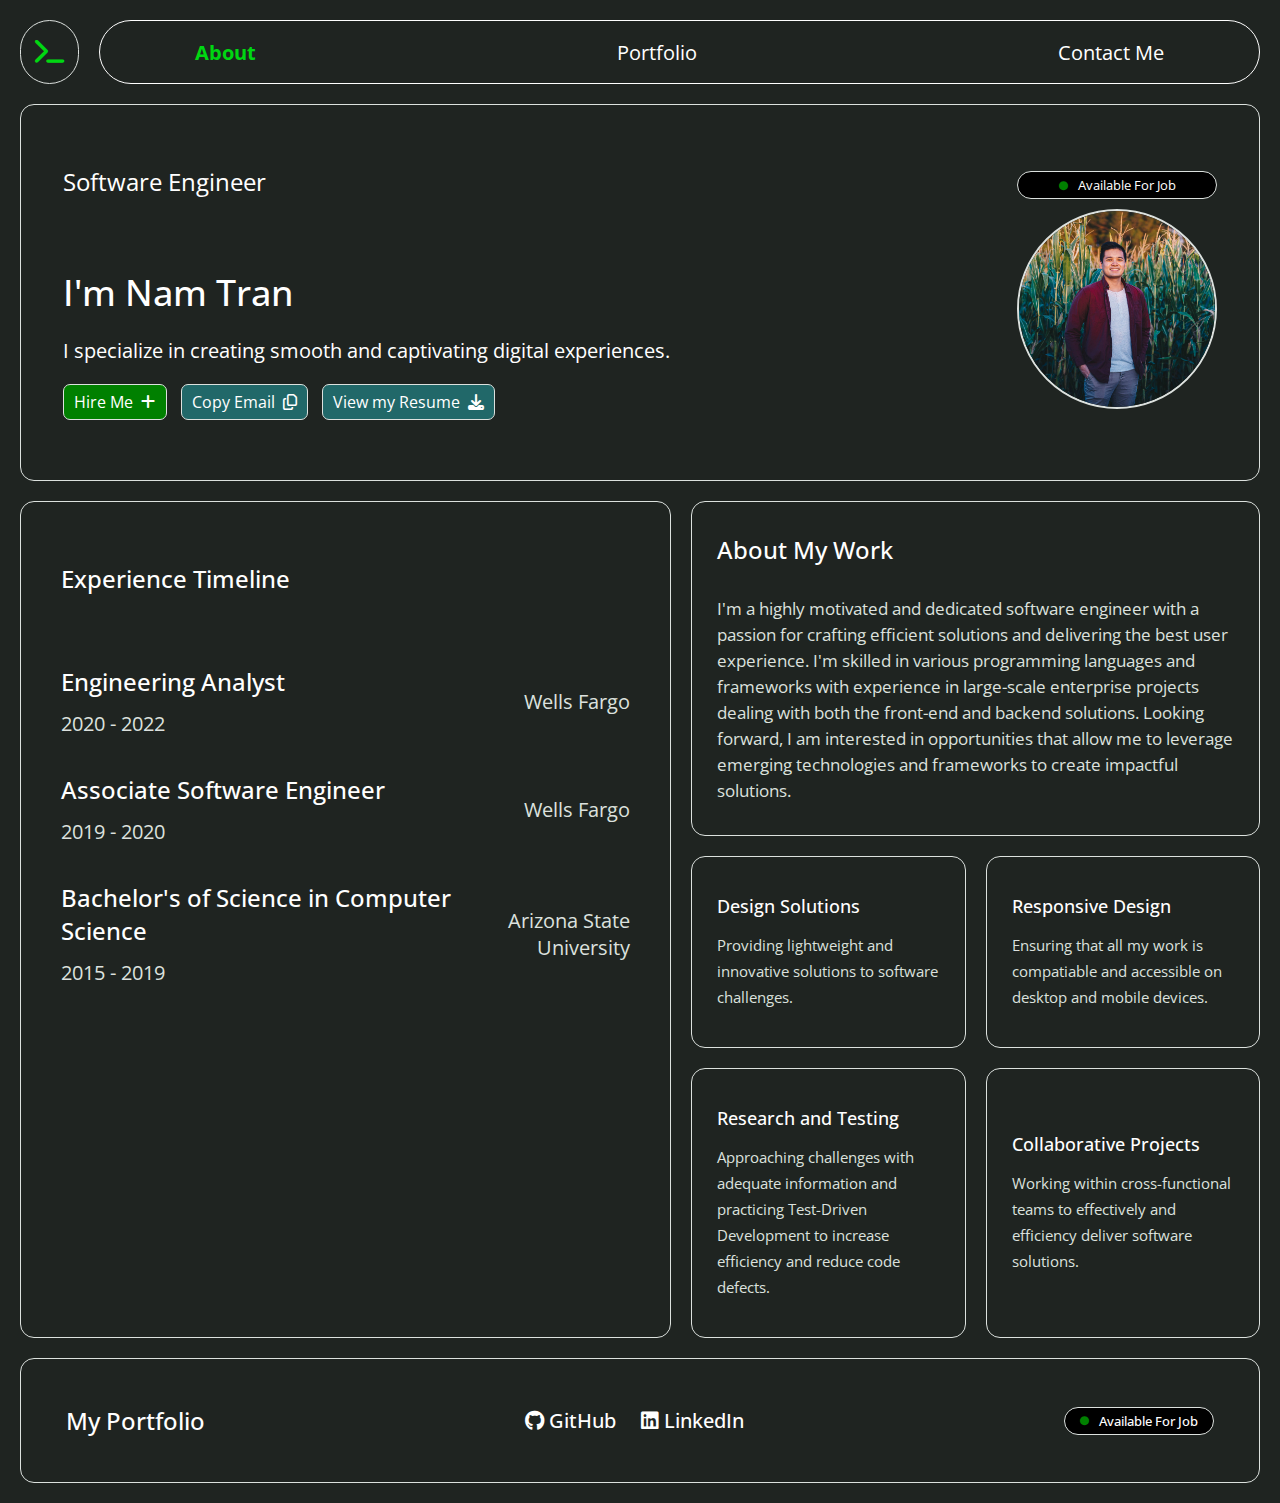
==== commit 51b2bc3a: "optimized layout for mobile devices" ====
--- a/index.html
+++ b/index.html
@@ -17,7 +17,8 @@
         <div class="links">
             <a href="#" class="active">About</a>
             <a href="#">Portfolio</a>
-            <a href="#">Contact Me</a>
+            <a href="#" class="desktop-content">Contact Me</a>
+            <a href="#" class="mobile-content">Contact</a>
         </div>
     </nav>
 
@@ -41,7 +42,7 @@
             </div>
         </div>
         <div class="right">
-            <a href="#" class="online">
+            <a href="https://www.linkedin.com/in/namtran-swe" target="_blank" class="online">
                 <i class="fa-solid fa-circle"></i>
                 Available For Job
             </a>
@@ -51,8 +52,7 @@
 
     <div class="works">
         <div class="left">
-            <h3><i class="fa-solid fa-circle"></i>
-            Experience Timeline</h3>
+            <h3>Experience Timeline</h3>
             <div class="works-list">
                 <div class="item">
                     <div class="work-info">
@@ -106,10 +106,10 @@
     <footer>
         <a href="#">My Portfolio</a>
         <div class="socials">
-            <a href="#">GitHub</a>
-            <a href="#">LinkedIn</a>
+            <a href="https://github.com/namtran-swe" target="_blank"><i class="fa-brands fa-github"></i> GitHub</a>
+            <a href="https://www.linkedin.com/in/namtran-swe" target="_blank"><i class="fa-brands fa-linkedin"></i> LinkedIn</a>
         </div>
-        <a href="#" class="online">
+        <a href="https://www.linkedin.com/in/namtran-swe" target="_blank" class="online">
             <i class="fa-solid fa-circle"></i>
             Available For Job
         </a>
--- a/styles.css
+++ b/styles.css
@@ -19,6 +19,14 @@
     font-family: "Open Sans", sans-serif;
 }
 
+.desktop-content {
+    display: block;
+}
+
+.mobile-content {
+    display: none;
+}
+
 a {
     text-decoration: none;
     color: #fff;
@@ -62,7 +70,7 @@
     align-items: center;
     justify-content: space-between;
     width: 100%;
-    padding: 0 66px;
+    padding: 0 95px;
     background: var(--eerie-black);
     border: 1px solid #fff;
     border-radius: 48px;
@@ -254,7 +262,7 @@
     flex-direction: column;
     justify-content: center;
     gap: 30px;
-    padding: 20px;
+    padding: 35px 25px;
     background: var(--eerie-black);
     border: 1px solid var(--platinum);
     border-radius: 14px;
@@ -289,6 +297,10 @@
     font-size: 15px;
 }
 
+.works .left .works-list .item > p {
+    text-align: right;
+}
+
 footer {
     margin-top: 20px;
     display: flex;
@@ -308,7 +320,7 @@
 footer .socials {
     display: flex;
     align-items: center;
-    gap: 12px;
+    gap: 25px;
 }
 
 footer .socials a {
@@ -402,13 +414,17 @@
         margin-top: 40px;
     }
 
+    .works .left .works-list .item .work-info {
+        max-width: 320px;
+    }
+
     .works .left .works-list .item .work-info h5,
     .works .right .item a {
         font-size: 20px;
     }
 
     .works .right .item > p,
-    l.works .right .item:not(:first-child) a {
+    .works .right .item:not(:first-child) a {
         font-size: 14px;
     }
 
@@ -416,3 +432,82 @@
         font-size: 13px;
     }
 }
+
+@media screen and (max-width: 480px) {
+    nav .links {
+        padding: 0 30px;
+    }
+
+    .about .left h3 {
+        font-size: 18px;
+    }
+
+    .about .left .info {
+        margin: 20px 0 0;
+    }
+
+    .about .left .info h2 {
+        font-size: 26px;
+    }
+
+    .about .left .info .buttons button {
+        font-size: 13px;
+    }
+
+    .works .left,
+    .works .right .item:first-child {
+        padding: 38px 28px;
+    }
+
+    .works .left .works-list .item .work-info {
+        max-width: 175px;
+    }
+
+    .works .left h3,
+    .works .right .item:first-child a {
+        font-size: 18px;
+    }
+
+    .works .left .works-list .item .work-info h5 {
+        font-size: 15px;
+    }
+
+    .about .left .info p,
+    .works .left .works-list .item .work-info p,
+    .works .left .works-list .item p {
+        font-size: 13px;
+    }
+
+    .works .left .works-list .item > p {
+        max-width: 130px;
+    }
+
+    .works .right .item.item:not(:first-child) {
+        padding: 30px 25px;
+    }
+
+    .works .right .item > p,
+    .works .right .item:not(:first-child) a {
+        font-size: 13px;
+    }
+
+    .works .right .item:not(:first-child) p {
+        font-size: 12px;
+    }
+}
+
+
+@media screen and (max-width: 415px) {
+    nav .links {
+        padding: 0 25px;
+        font-size: 15px;
+    }
+
+    .desktop-content {
+        display: none;
+    }
+
+    .mobile-content {
+        display: block;
+    }
+}
